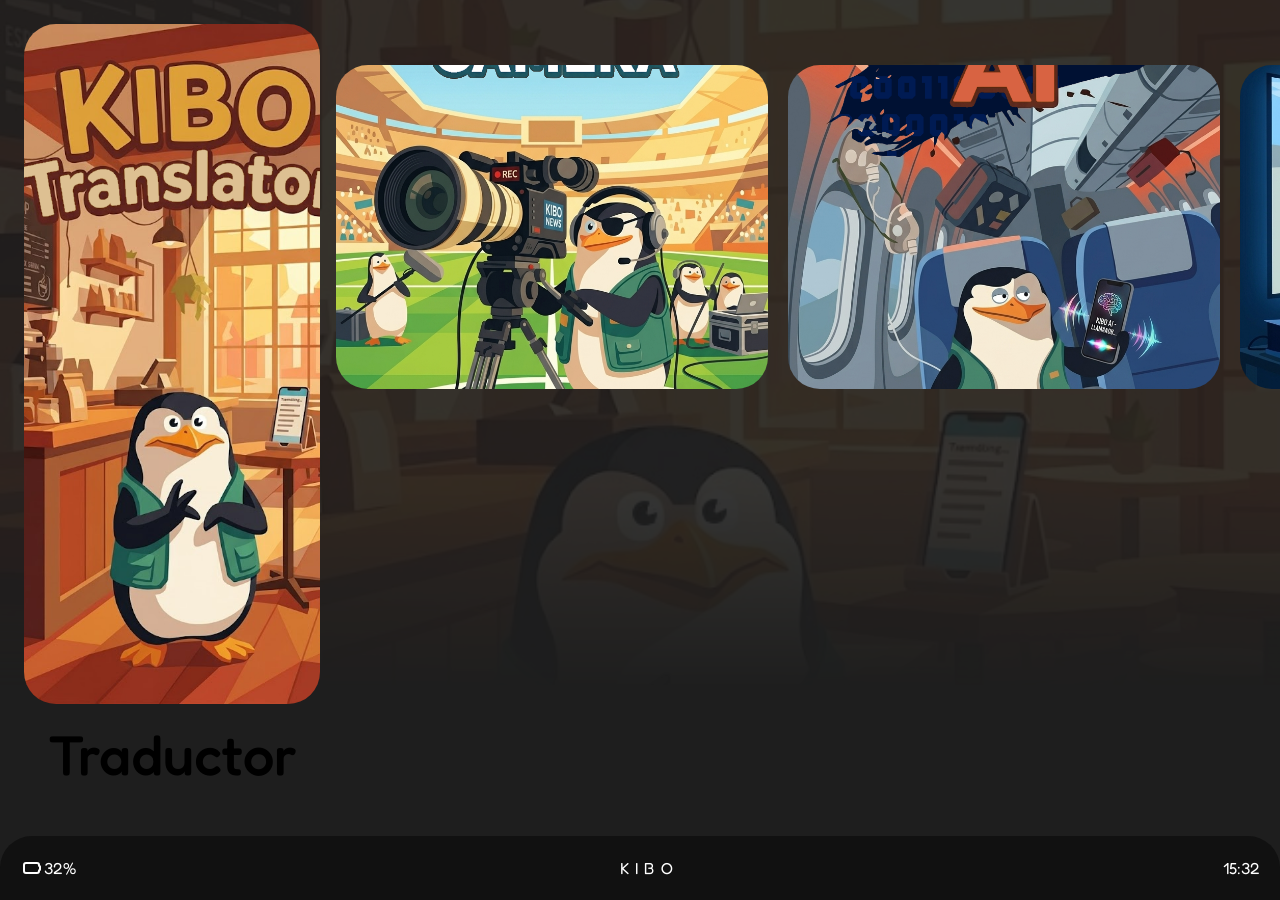
==== pages/home/home.html @ 8bd7c4b8 "first commit" ====
<!DOCTYPE html>
<html lang="es">

<head>
  <meta charset="UTF-8">
  <meta name="viewport" content="width=device-width, initial-scale=1.0">
  <title>Document</title>
  <link rel="stylesheet" href="../../shared/css/global.css">
  <link rel="stylesheet" href="home.css">
  <script src="../../shared/js/inputController.js" type="module"></script>
  <script src="../../shared/components/sliderbar.js" type="module"></script>
  <script src="js/appSelector.js" type="module" defer></script>
  <script src="js/footerOptions.js" type="module" defer></script>
</head>

<body>
  <header>
    <div class="bg-layer layer-a"></div>
    <div class="bg-layer layer-b"></div>
  </header>

  <main>
    <aside class="left-panel">
      <div class="selected-img">
        <div class="bg-layer layer-a"></div>
        <div class="bg-layer layer-b"></div>
      </div>
      <strong>App name</strong>
    </aside>

    <section class="app-selector">
      <div class="group"></div>
    </section>

    <section class="bottom-panel"></section>
  </main>

  <footer>
    <ul>
      <li>
        <img src="assets/battery.svg" alt="battery level">
        <strong>32%</strong>
      </li>
      <li class="uppercase-text"><strong>KIBO</strong></li>
      <li><strong>15:32</strong></li>
    </ul>

    <ul class="settings-options" hidden>
      <li class="settings-option">
        <img src="assets/volume.svg" data-option="volume" active>
      </li>
      <li class="settings-option">
        <img src="assets/brightness.svg" data-option="brightness">
      </li>
      <li class="settings-option">
        <img src="assets/wifi.svg" data-option="wifi">
      </li>
      <li class="settings-option">
        <img src="assets/power.svg" data-option="power">
      </li>
    </ul>
  </footer>
</body>

</html>
---- shared/css/global.css ----
/* latin */
@font-face {
  font-family: "Fredoka";
  font-style: normal;
  font-weight: 300 700;
  font-stretch: 100%;
  font-display: swap;
  src: url(../fonts/Fredoka.woff2) format("woff2");
  unicode-range:
    U+0000-00FF, U+0131, U+0152-0153, U+02BB-02BC, U+02C6, U+02DA, U+02DC,
    U+0304, U+0308, U+0329, U+2000-206F, U+20AC, U+2122, U+2191, U+2193, U+2212,
    U+2215, U+FEFF, U+FFFD;
}

/* latin */
@font-face {
  font-family: "Geist";
  font-style: italic;
  font-weight: 100 900;
  font-display: swap;
  src: url(../fonts/Geist.woff2) format("woff2");
  unicode-range:
    U+0000-00FF, U+0131, U+0152-0153, U+02BB-02BC, U+02C6, U+02DA, U+02DC,
    U+0304, U+0308, U+0329, U+2000-206F, U+20AC, U+2122, U+2191, U+2193, U+2212,
    U+2215, U+FEFF, U+FFFD;
}

/* latin */
@font-face {
  font-family: "Inter";
  font-style: italic;
  font-weight: 100 900;
  font-display: swap;
  src: url(../fonts/Inter.woff2) format("woff2");
  unicode-range:
    U+0000-00FF, U+0131, U+0152-0153, U+02BB-02BC, U+02C6, U+02DA, U+02DC,
    U+0304, U+0308, U+0329, U+2000-206F, U+20AC, U+2122, U+2191, U+2193, U+2212,
    U+2215, U+FEFF, U+FFFD;
}

:root {
  --font-fallback:
    system-ui, -apple-system, blinkmacsystemfont, "Segoe UI", "Noto Sans",
    helvetica, arial, sans-serif, "Apple Color Emoji", "Segoe UI Emoji";

  /* ---- Neutros (fondos, superficies, bordes, texto) ---- */
  --color-bg: #1E1E1E; /* fondo general de la app */
  --color-text: #FFFFFF; /* texto general */ 
  --color-h1: rgba(255, 255, 255, 0.6); /* títulos grandes */
  --color-h2: rgba(255, 255, 255, 0.4); /* títulos grandes */

  --color-border: #444444; /* líneas y bordes */
  --color-highlight: #383838; /* color de acento y resaltado */

  --color-disabled: rgba(0, 0, 0, 0.2); /* texto y elementos deshabilitados */
  --color-disabled-bg: rgba(0, 0, 0, 0.05); /* fondo de elementos deshabilitados */
  --color-enabled: rgba(255, 255, 255, 0.8); /* texto y elementos habilitados */
  
  /* ---- Overlays ---- */
  --overlay-first: #2C2C2C;
  --overlay-first-selected: #383838;

  /* ---- Tipografía ---- */
  --font-body: "Fredoka", sans-serif; /* texto general */
  --font-heading: "Fredoka", sans-serif; /* títulos grandes */
  --font-ui: "Fredoka", sans-serif; /* footer, labels, popups */
  --font-size-sm: 0.75rem; /* 12px */
  --font-size-md: 0.875rem; /* 14px */
  --font-size-lg: 1rem; /* 16px */
  --font-size-xl: 1.125rem; /* 18px */
  --font-size-xxl: 1.5rem; /* 24px */
  --font-size-xxxl: 2rem; /* 32px */

  /* ---- Radios ---- */
  --radius-sm: 0.5rem;
  --radius-md: 1rem;
  --radius-lg: 1.5rem;
  --radius-xl: 2rem;
  --radius-pill: 999px;

  /* ---- Espaciado ---- */
  --space-xs: 0.5rem;
  --space-sm: 1rem;
  --space-md: 1.5rem;
  --space-lg: 2rem;

  /* ---- Transiciones ---- */
  --ease-panel: cubic-bezier(
    0.22,
    0.8,
    0.25,
    1
  ); /* paneles que se abren/cierran */
  --ease-slide: cubic-bezier(
    0.22,
    1,
    0.36,
    1
  ); /* deslizamientos (carrusel, escalas) */
  --duration-fast: 0.15s;
  --duration-base: 0.35s;
  --duration-panel: 0.7s;
  --duration-carousel: 500ms;

  /* ---- Capas ---- */
  --z-popup: 100;

  /* Disable text selection */
  -webkit-user-select: none; /* Safari */
  -moz-user-select: none; /* Firefox */
  -ms-user-select: none; /* Internet Explorer/Edge */
  user-select: none; /* Standard syntax */
}
html,
body {
  margin: 0;
  width: 100%;
  display: flex;
  flex-direction: column;
  min-height: 100vh;
  overflow-x: hidden;
  overflow-y: hidden;
  /* Disable overscroll behavior */
  overscroll-behavior: none;
  overscroll-behavior-y: none;

  background-color: var(--color-bg);
}

p, span, h1, h2, h3, h4, h5, h6 {
  margin: 0;
  padding: 0;
  font-family: var(--font-body);
  color: var(--color-text);
}

h1 {
  color: var(--color-h1);
  font-size: var(--font-size-xxl);
  letter-spacing: 0.1rem;
}

h2 {
  color: var(--color-h2);
  font-size: var(--font-size-xl);
  letter-spacing: 0.1rem;
  font-weight: 500;
  margin-bottom: 0.5rem;
  margin-left: 0.5rem;
}

/* Firefox */
* {
  /* Hide scrollbar for IE, Edge and Firefox */
  -ms-overflow-style: none;
  /* IE and Edge */
  scrollbar-width: none;
  /* Firefox */
}

html {
  font-weight: 500;
  font-family: "Fredoka", var(--font-fallback);
  text-transform: none;
  -webkit-font-smoothing: antialiased;
  -moz-osx-font-smoothing: grayscale;
}

.uppercase-text {
  text-transform: uppercase;
  text-rendering: optimizeLegibility;
  letter-spacing: 0.4rem;
}

.popup {
  border: none;
  border-radius: var(--radius-xl);
  padding: 24px;
  width: min(1100px, 85vw);
  height: min(80vh, 900px);

  margin: 0;
  position: fixed;

  top: 50%;
  left: 50%;

  transform: translate(-50%, -50%);
  background-color: var(--overlay-first);
  font-family: var(--font-ui);
  overflow-y: hidden;

  z-index: var(--z-popup);
}

.dialog-header {
  display: flex;
  justify-content: space-between;
  align-items: center;

  h2 {
    font-size: 1em;
    color: rgb(97, 97, 97);
  }
}

.close-dialog {
  background: none;
  border: none;
  width: 40px;
  height: 40px;
  display: flex;
  justify-content: center;
  align-items: center;
  cursor: pointer;
  color: rgb(97, 97, 97);
}

.close-dialog:hover {
  background-color: #ff5f5f;
  border-radius: 50%;

  color: #f0f0f0;
  transition:
    background-color 0.2s ease,
    color 0.2s ease;
}

dialog::backdrop {
  background: rgba(0, 0, 0, 0.25);
  backdrop-filter: blur(2px);
}

/* Show dialog when it has the native `open` attribute */
dialog[open] {
  display: flex;
}
---- pages/home/home.css ----
/* Habilita las View Transitions entre documentos (home <-> movement) */
@view-transition {
  navigation: auto;
}

body {
  background-color: var(--color-bg-inverted);
}

/* Transición por defecto: fade suave para el resto de la página */
::view-transition-old(root),
::view-transition-new(root) {
  animation-duration: var(--duration-panel, 320ms);
  animation-timing-function: var(--ease-panel, cubic-bezier(0.22, 1, 0.36, 1));
}

/* Elemento "hero" compartido: la imagen/preview grande de la app
   seleccionada en home hace morph hacia el viewport 3D de movement */
.selected-img {
  view-transition-name: app-hero;
}

/* Evita que layer-a/layer-b (usados para el crossfade interno) generen
   cada uno su propio view-transition-name duplicado */
.selected-img .bg-layer.visible {
  view-transition-name: none;
}

main {
  flex: 1;
  min-height: 0;
  display: grid;
  grid-template-columns: minmax(220px, 320px) 1fr;
  grid-template-rows: 1fr 1fr;
  grid-template-areas:
    "left     appselector"
    "left     bottom";
  box-sizing: border-box;
  padding-bottom: var(--footer-bar-height, 0px);
}

header {
  height: 77dvh;
  width: 100%;
  z-index: -1;
  position: absolute;
  overflow: hidden;
  opacity: 0.1;
  -webkit-mask-image: linear-gradient(to bottom, black 70%, transparent 100%);
  mask-image: linear-gradient(to bottom, black 70%, transparent 100%);
}
/* --- Capas de crossfade (compartidas por header y selected-img) --- */
.bg-layer {
  position: absolute;
  inset: 0;
  background-size: cover;
  background-position: center;
  opacity: 0;
  transition:
    opacity var(--duration-base) var(--ease-panel),
    transform 1.1s cubic-bezier(0.22, 1, 0.36, 1);
  z-index: 1;
}

.bg-layer.visible {
  opacity: 1;
}

.bg-layer.leaving {
  opacity: 0;
}

.left-panel {
  grid-area: left;
  min-width: 0;
  min-height: 0;
  margin-left: var(--space-md);
  margin-bottom: var(--space-md);
  margin-top: var(--space-md);
  padding: 0;
  overflow: hidden;

  /* Imagen grande arriba, franja fija abajo reservada para el título */
  display: flex;
  flex-direction: column;
  box-sizing: border-box;
}

.selected-img {
  position: relative;
  flex: 1 1 auto;
  min-height: 0;
  margin: 0;
  width: 100%;
  padding: 0;
  box-sizing: border-box;
  border-radius: var(--radius-xl);
  overflow: hidden;
}

.left-panel strong {
  flex: 0 0 auto;
  padding: var(--space-sm) var(--space-md) var(--space-md);
  font-weight: 500;
  font-size: 3.5rem;
  color: var(--color-text-inverted);
  text-align: center;
}

.app-selector {
  grid-area: appselector;
  min-width: 0;
  min-height: 0;
  display: flex;
  flex-direction: column;
  /* Clave: contiene el carrusel (que se duplica y anima con translateX)
     para que no se desborde por encima del resto del layout. */
  overflow: hidden;
  justify-content: center;
}

.bottom-panel {
  margin-left: var(--space-md);
  margin-right: var(--space-md);
  margin-bottom: var(--space-md);
  grid-area: bottom;
  min-width: 0;
  min-height: 0;
  border-radius: var(--radius-xl);
}

.card {
  /* El alto lo define el contenedor (.group); el ancho se calcula
     manteniendo siempre 4:3, sin importar el tamaño de pantalla */
  position: relative;
  flex: 0 0 auto;
  height: 90%;
  aspect-ratio: 4 / 3;
  width: auto;
  box-sizing: border-box;
  border-radius: var(--radius-xl);
  overflow: hidden;
}

.card img {
  /* La imagen ocupa el 100% de la card, de fondo */
  position: absolute;
  inset: 0;
  width: 100%;
  height: 100%;
  object-fit: cover;
}

.app-selector .group {
  display: flex;
  align-items: stretch;
  gap: 20px;
  padding: 0 var(--space-sm);
  height: min(100%, 40vh);
  will-change: transform;
  align-items: flex-end;
}

footer {
  /* Sacamos el footer del flujo del body por completo: así, sin importar
     cuánto "mida" (barra + settings-options), nunca afecta el tamaño
     de `main` (cero reflow del resto del layout). */
  position: fixed;
  left: 0;
  right: 0;
  bottom: 0;
  z-index: var(--z-popup);

  background-color: #111;
  border-top-left-radius: var(--radius-xl);
  border-top-right-radius: var(--radius-xl);
  padding: 20px;

  /* Estado colapsado: el footer completo (barra + settings-options)
     queda desplazado hacia abajo exactamente la altura de settings-options,
     mostrando solo la barra superior (batería/KIBO/reloj). */
  transform: translateY(var(--settings-options-height, 0px));
  transition: transform var(--duration-panel) var(--ease-panel);
  will-change: transform;
}

/* Al presionar UP: el footer completo sube y deja ver settings-options
   por debajo de la barra. Al presionar DOWN: vuelve a bajar. */
body.footer-expanded footer {
  transform: translateY(0);
}

ul {
  list-style: none;
  padding: 0;
  margin: 0;

  display: flex;
  flex-direction: row;
  justify-content: space-between;
  align-items: center;
}

li {
  display: flex;
  flex-direction: row;
  align-items: center;
  justify-content: center;
}
li strong {
  font-weight: 400;
  color: var(--color-text);
}

.settings-options {
  padding: 50px;
}

.settings-option img {
  filter: invert(100%) opacity(0.4);
  width: 64px;
  height: 64px;
  transition:
    transform 0.3s ease,
    filter 0.3s ease,
    opacity 0.3s ease;
  transform: scale(1);
  object-fit: contain;
}

.settings-option img[active] {
  filter: invert(100%) opacity(1);
  transform: scale(1.5);
}

rangeslider {
  width: 100%;
}
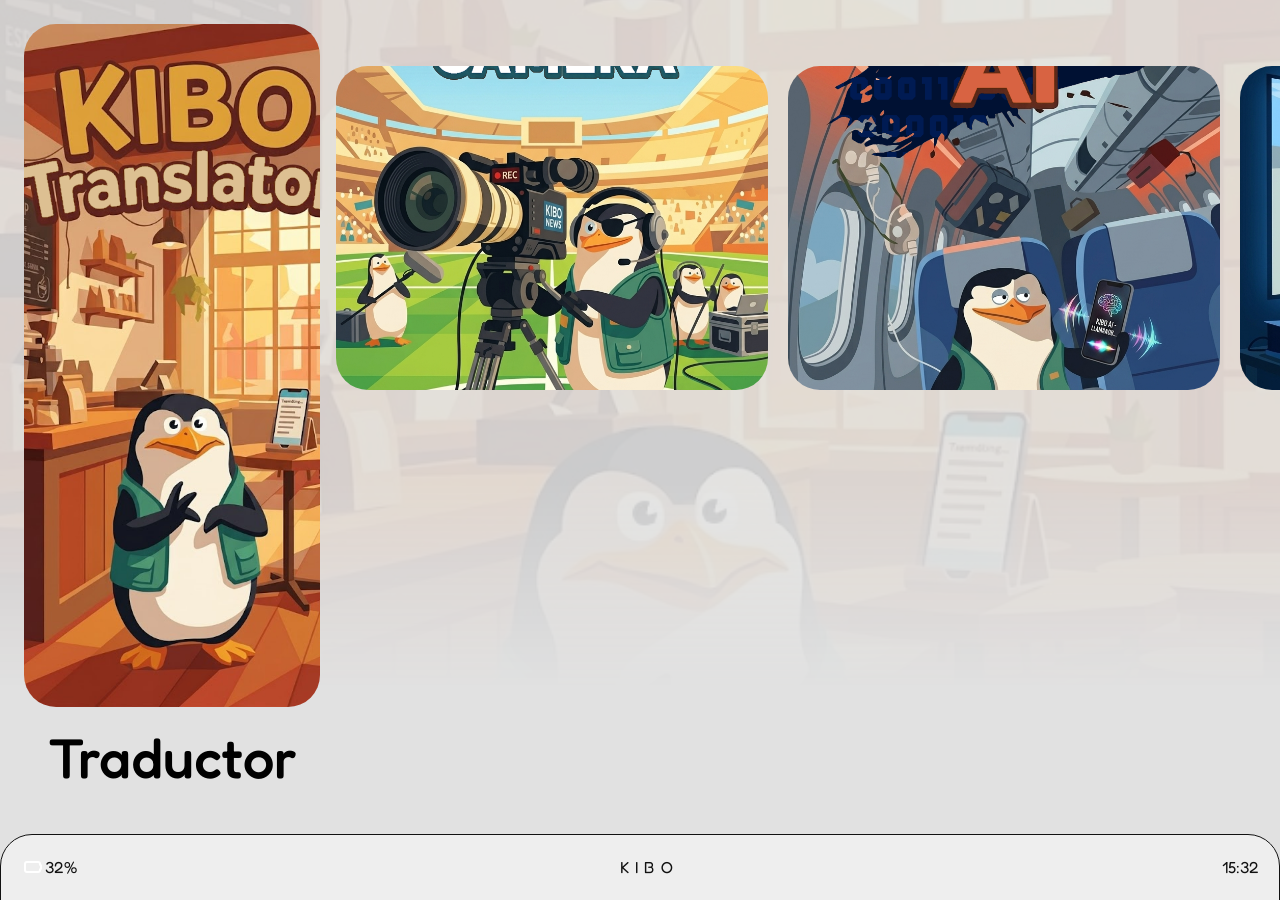
==== commit 520e248d: "cambiazo" ====
--- a/pages/home/home.html
+++ b/pages/home/home.html
@@ -4,7 +4,7 @@
 <head>
   <meta charset="UTF-8">
   <meta name="viewport" content="width=device-width, initial-scale=1.0">
-  <title>Document</title>
+  <title>Kibo - Home</title>
   <link rel="stylesheet" href="../../shared/css/global.css">
   <link rel="stylesheet" href="home.css">
   <script src="../../shared/js/inputController.js" type="module"></script>
--- a/shared/css/global.css
+++ b/shared/css/global.css
@@ -44,8 +44,8 @@
     helvetica, arial, sans-serif, "Apple Color Emoji", "Segoe UI Emoji";
 
   /* ---- Neutros (fondos, superficies, bordes, texto) ---- */
-  --color-bg: #1E1E1E; /* fondo general de la app */
-  --color-text: #FFFFFF; /* texto general */ 
+  --color-bg: #e1e1e1; /* fondo general de la app */
+  --color-text: #111; /* texto general */ 
   --color-h1: rgba(255, 255, 255, 0.6); /* títulos grandes */
   --color-h2: rgba(255, 255, 255, 0.4); /* títulos grandes */
 
--- a/pages/home/home.css
+++ b/pages/home/home.css
@@ -171,7 +171,8 @@
   bottom: 0;
   z-index: var(--z-popup);
 
-  background-color: #111;
+  background-color: #eee;
+  border: 1px solid #111;
   border-top-left-radius: var(--radius-xl);
   border-top-right-radius: var(--radius-xl);
   padding: 20px;
@@ -217,7 +218,6 @@
 }
 
 .settings-option img {
-  filter: invert(100%) opacity(0.4);
   width: 64px;
   height: 64px;
   transition:
@@ -226,11 +226,12 @@
     opacity 0.3s ease;
   transform: scale(1);
   object-fit: contain;
+  opacity: .95;
 }
 
 .settings-option img[active] {
-  filter: invert(100%) opacity(1);
   transform: scale(1.5);
+  opacity: 1;
 }
 
 rangeslider {
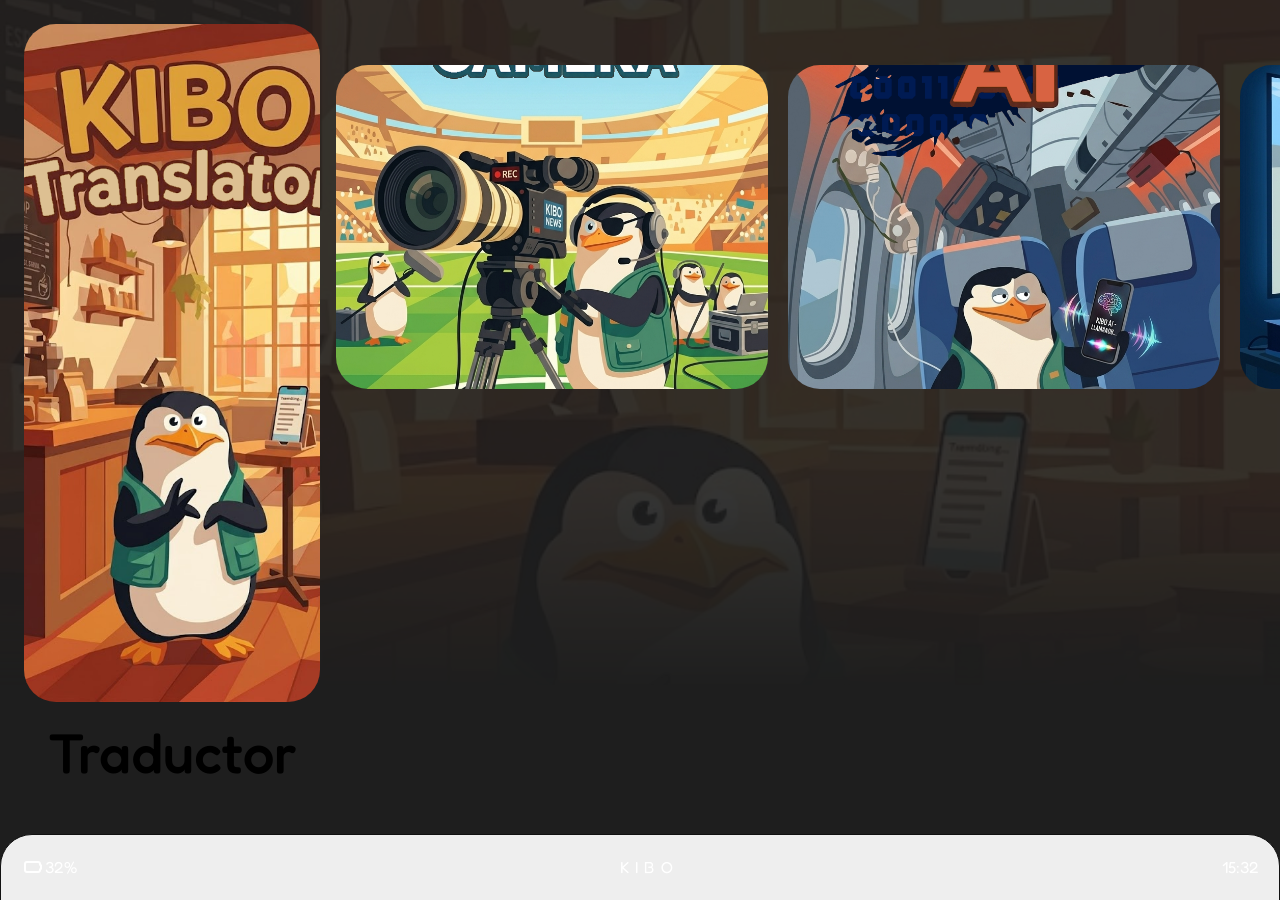
==== commit 2e04cd4c: "tu no mete cabra saramambiche" ====
--- a/pages/home/home.html
+++ b/pages/home/home.html
@@ -14,6 +14,8 @@
 </head>
 
 <body>
+
+
   <header>
     <div class="bg-layer layer-a"></div>
     <div class="bg-layer layer-b"></div>
--- a/shared/css/global.css
+++ b/shared/css/global.css
@@ -44,8 +44,8 @@
     helvetica, arial, sans-serif, "Apple Color Emoji", "Segoe UI Emoji";
 
   /* ---- Neutros (fondos, superficies, bordes, texto) ---- */
-  --color-bg: #e1e1e1; /* fondo general de la app */
-  --color-text: #111; /* texto general */ 
+  --color-bg: #1E1E1E; /* fondo general de la app */
+  --color-text: #FFFFFF; /* texto general */ 
   --color-h1: rgba(255, 255, 255, 0.6); /* títulos grandes */
   --color-h2: rgba(255, 255, 255, 0.4); /* títulos grandes */
 
@@ -98,6 +98,7 @@
     1
   ); /* deslizamientos (carrusel, escalas) */
   --duration-fast: 0.15s;
+  --duration-medium: 0.2s;
   --duration-base: 0.35s;
   --duration-panel: 0.7s;
   --duration-carousel: 500ms;
@@ -177,7 +178,7 @@
   border-radius: var(--radius-xl);
   padding: 24px;
   width: min(1100px, 85vw);
-  height: min(80vh, 900px);
+  height: min(85vh, 900px);
 
   margin: 0;
   position: fixed;
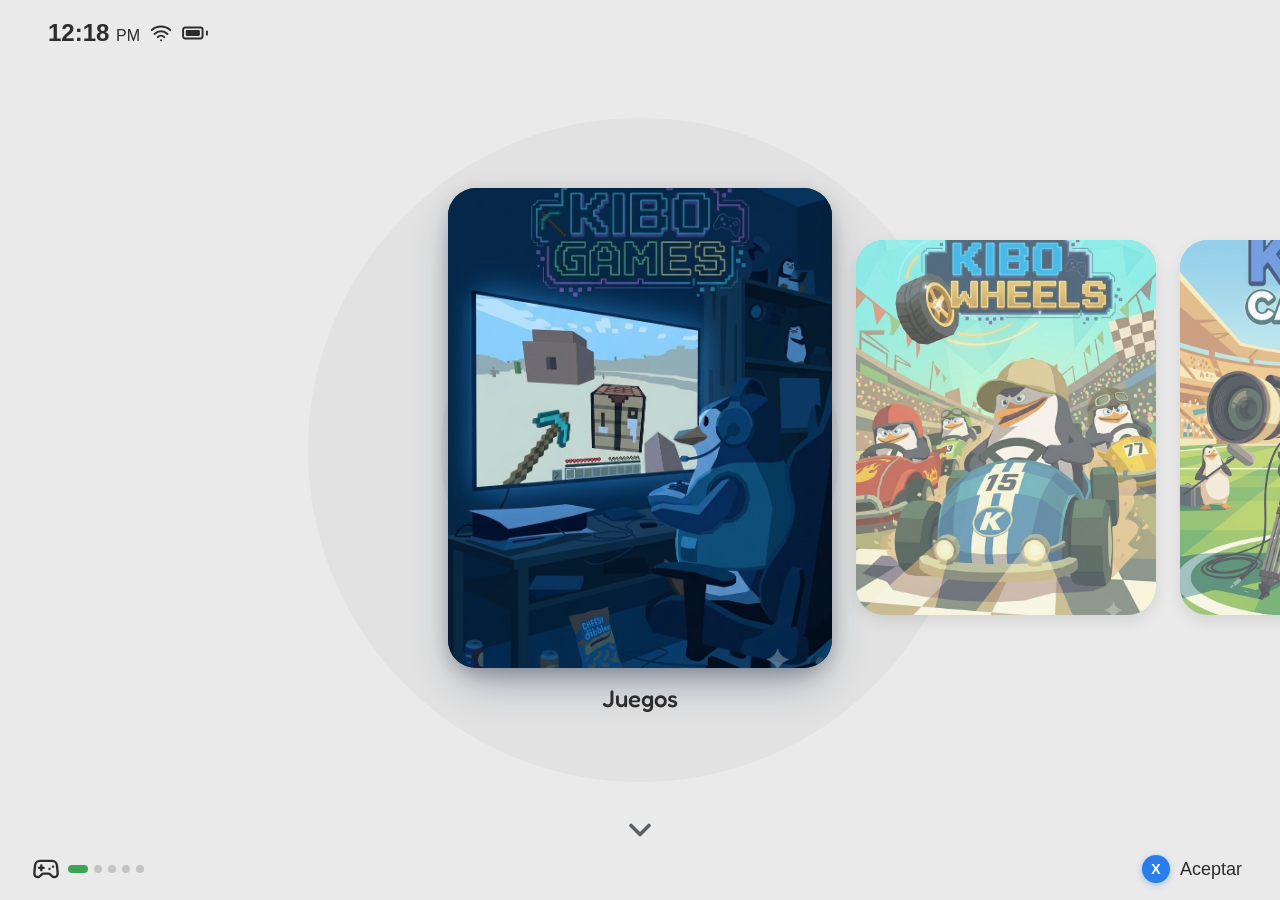
==== commit 82a46983: "yo controlo" ====
--- a/pages/home/home.html
+++ b/pages/home/home.html
@@ -1,67 +1,82 @@
 <!DOCTYPE html>
 <html lang="es">
+<head>
+<meta charset="UTF-8" />
+<meta name="viewport" content="width=device-width, initial-scale=1.0" />
+<title>Console Home</title>
 
-<head>
-  <meta charset="UTF-8">
-  <meta name="viewport" content="width=device-width, initial-scale=1.0">
-  <title>Kibo - Home</title>
-  <link rel="stylesheet" href="../../shared/css/global.css">
-  <link rel="stylesheet" href="home.css">
-  <script src="../../shared/js/inputController.js" type="module"></script>
-  <script src="../../shared/components/sliderbar.js" type="module"></script>
-  <script src="js/appSelector.js" type="module" defer></script>
-  <script src="js/footerOptions.js" type="module" defer></script>
+<!-- Fuentes: Fredoka (títulos de apps) + fallback tipo Geist para el resto -->
+<link rel="preconnect" href="https://fonts.googleapis.com" />
+<link rel="preconnect" href="https://fonts.gstatic.com" crossorigin />
+<link href="https://fonts.googleapis.com/css2?family=Fredoka:wght@400;500;600;700&display=swap" rel="stylesheet" />
+
+<link rel="stylesheet" href="home.css" />
 </head>
-
 <body>
 
+<main class="console" id="console">
 
-  <header>
-    <div class="bg-layer layer-a"></div>
-    <div class="bg-layer layer-b"></div>
+  <!-- Marca de agua central -->
+  <div class="watermark" aria-hidden="true">
+    <!-- Reemplazar por tu logo real, ej: <img src="logo.svg" alt=""> -->
+    <svg viewBox="0 0 200 200" class="watermark-svg">
+      <circle cx="100" cy="100" r="90" fill="currentColor" opacity="0.5"/>
+      <circle cx="100" cy="100" r="50" fill="none" stroke="currentColor" stroke-width="8"/>
+    </svg>
+  </div>
+
+  <!-- Barra superior -->
+  <header class="topbar">
+    <div class="status">
+      <span class="time">12:18 <span class="ampm">PM</span></span>
+      <span class="icon icon-wifi">
+        <svg viewBox="0 0 24 24" fill="none" stroke="currentColor" stroke-width="2.2" stroke-linecap="round" stroke-linejoin="round"><path d="M5 13a10 10 0 0 1 14 0"/><path d="M8.5 16.5a5 5 0 0 1 7 0"/><path d="M2 8.82a15 15 0 0 1 20 0"/><line x1="12" y1="20" x2="12.01" y2="20"/></svg>
+      </span>
+      <span class="icon icon-battery">
+        <svg viewBox="0 0 24 24" fill="none" stroke="currentColor" stroke-width="1.8" stroke-linecap="round" stroke-linejoin="round"><rect x="1" y="7" width="18" height="10" rx="2"/><line x1="23" y1="10.5" x2="23" y2="13.5"/><rect x="3.5" y="9.3" width="13" height="5.4" fill="currentColor" stroke="none" rx="1"/></svg>
+      </span>
+    </div>
   </header>
 
-  <main>
-    <aside class="left-panel">
-      <div class="selected-img">
-        <div class="bg-layer layer-a"></div>
-        <div class="bg-layer layer-b"></div>
-      </div>
-      <strong>App name</strong>
-    </aside>
+  <!-- Flecha arriba (solo visible en modo sistema) -->
+  <div class="arrow-row">
+    <button id="btnUp" class="arrow-btn" aria-label="Volver a las aplicaciones" hidden>
+      <svg class="arrow-bounce" viewBox="0 0 24 24" fill="none" stroke="currentColor" stroke-width="2.4" stroke-linecap="round" stroke-linejoin="round"><path d="m18 15-6-6-6 6"/></svg>
+    </button>
+  </div>
 
-    <section class="app-selector">
-      <div class="group"></div>
-    </section>
+  <!-- Slider -->
+  <section class="slider-wrap">
+    <div id="scrollContainer" class="scroll-container scrollbar-hide">
+      <div class="spacer" aria-hidden="true"></div>
+      <div id="itemsTrack" class="items-track"></div>
+      <div class="spacer" aria-hidden="true"></div>
+    </div>
+  </section>
 
-    <section class="bottom-panel"></section>
-  </main>
+  <!-- Flecha abajo (solo visible en modo apps) -->
+  <div class="arrow-row">
+    <button id="btnDown" class="arrow-btn" aria-label="Abrir opciones del sistema">
+      <svg class="arrow-bounce" viewBox="0 0 24 24" fill="none" stroke="currentColor" stroke-width="2.4" stroke-linecap="round" stroke-linejoin="round"><path d="m6 9 6 6 6-6"/></svg>
+    </button>
+  </div>
 
-  <footer>
-    <ul>
-      <li>
-        <img src="assets/battery.svg" alt="battery level">
-        <strong>32%</strong>
-      </li>
-      <li class="uppercase-text"><strong>KIBO</strong></li>
-      <li><strong>15:32</strong></li>
-    </ul>
+  <!-- Footer -->
+  <footer class="footer">
+    <div class="footer-left">
+      <span class="icon icon-gamepad">
+        <svg viewBox="0 0 24 24" fill="none" stroke="currentColor" stroke-width="2" stroke-linecap="round" stroke-linejoin="round"><line x1="6" y1="11" x2="10" y2="11"/><line x1="8" y1="9" x2="8" y2="13"/><line x1="15" y1="12" x2="15.01" y2="12"/><line x1="18" y1="10" x2="18.01" y2="10"/><path d="M17.32 5H6.68a4 4 0 0 0-3.978 3.59c-.006.052-.01.101-.017.152C2.604 9.416 2 14.456 2 16a3 3 0 0 0 3 3c1 0 1.5-.5 2-1l1.414-1.414A2 2 0 0 1 9.828 16h4.344a2 2 0 0 1 1.414.586L17 18c.5.5 1 1 2 1a3 3 0 0 0 3-3c0-1.545-.604-6.584-.685-7.258-.007-.05-.011-.1-.017-.151A4 4 0 0 0 17.32 5z"/></svg>
+      </span>
+      <span id="dots" class="dots"></span>
+    </div>
+    <button id="btnAccept" class="accept-btn">
+      <span class="accept-x">X</span>
+      <span class="accept-label">Aceptar</span>
+    </button>
+  </footer>
 
-    <ul class="settings-options" hidden>
-      <li class="settings-option">
-        <img src="assets/volume.svg" data-option="volume" active>
-      </li>
-      <li class="settings-option">
-        <img src="assets/brightness.svg" data-option="brightness">
-      </li>
-      <li class="settings-option">
-        <img src="assets/wifi.svg" data-option="wifi">
-      </li>
-      <li class="settings-option">
-        <img src="assets/power.svg" data-option="power">
-      </li>
-    </ul>
-  </footer>
+</main>
+
+<script src="./js/script.js"></script>
 </body>
-
-</html>+</html>
--- a/pages/home/home.css
+++ b/pages/home/home.css
@@ -1,149 +1,209 @@
-/* Habilita las View Transitions entre documentos (home <-> movement) */
-@view-transition {
-  navigation: auto;
+/* ===== Reset básico ===== */
+* {
+  box-sizing: border-box;
+}
+
+html, body {
+  height: 100%;
+  margin: 0;
+  padding: 0;
+  background: #ebebeb;
 }
 
 body {
-  background-color: var(--color-bg-inverted);
-}
-
-/* Transición por defecto: fade suave para el resto de la página */
-::view-transition-old(root),
-::view-transition-new(root) {
-  animation-duration: var(--duration-panel, 320ms);
-  animation-timing-function: var(--ease-panel, cubic-bezier(0.22, 1, 0.36, 1));
-}
-
-/* Elemento "hero" compartido: la imagen/preview grande de la app
-   seleccionada en home hace morph hacia el viewport 3D de movement */
-.selected-img {
-  view-transition-name: app-hero;
-}
-
-/* Evita que layer-a/layer-b (usados para el crossfade interno) generen
-   cada uno su propio view-transition-name duplicado */
-.selected-img .bg-layer.visible {
-  view-transition-name: none;
-}
-
-main {
-  flex: 1;
-  min-height: 0;
-  display: grid;
-  grid-template-columns: minmax(220px, 320px) 1fr;
-  grid-template-rows: 1fr 1fr;
-  grid-template-areas:
-    "left     appselector"
-    "left     bottom";
-  box-sizing: border-box;
-  padding-bottom: var(--footer-bar-height, 0px);
-}
-
-header {
-  height: 77dvh;
-  width: 100%;
-  z-index: -1;
-  position: absolute;
+  font-family: -apple-system, BlinkMacSystemFont, "Segoe UI", Roboto, "Helvetica Neue", Arial, sans-serif;
+  -webkit-font-smoothing: antialiased;
+}
+
+button {
+  font: inherit;
+  color: inherit;
+  background: none;
+  border: none;
+  cursor: pointer;
+}
+
+img, svg {
+  display: block;
+}
+
+/* ===== Contenedor principal ===== */
+.console {
+  position: relative;
+  display: flex;
+  height: 100dvh;
+  flex-direction: column;
   overflow: hidden;
-  opacity: 0.1;
-  -webkit-mask-image: linear-gradient(to bottom, black 70%, transparent 100%);
-  mask-image: linear-gradient(to bottom, black 70%, transparent 100%);
-}
-/* --- Capas de crossfade (compartidas por header y selected-img) --- */
-.bg-layer {
+  -webkit-user-select: none;
+  user-select: none;
+  background-color: #eaeaea;
+}
+
+/* ===== Marca de agua ===== */
+.watermark {
+  pointer-events: none;
   position: absolute;
   inset: 0;
-  background-size: cover;
-  background-position: center;
-  opacity: 0;
-  transition:
-    opacity var(--duration-base) var(--ease-panel),
-    transform 1.1s cubic-bezier(0.22, 1, 0.36, 1);
-  z-index: 1;
-}
-
-.bg-layer.visible {
-  opacity: 1;
-}
-
-.bg-layer.leaving {
-  opacity: 0;
-}
-
-.left-panel {
-  grid-area: left;
-  min-width: 0;
-  min-height: 0;
-  margin-left: var(--space-md);
-  margin-bottom: var(--space-md);
-  margin-top: var(--space-md);
-  padding: 0;
+  display: flex;
+  align-items: center;
+  justify-content: center;
+  color: #444;
+}
+
+.watermark-svg {
+  height: 82%;
+  width: auto;
+  opacity: 0.08;
+  filter: grayscale(1) brightness(0.6);
+}
+
+/* ===== Barra superior ===== */
+.topbar {
+  position: relative;
+  display: flex;
+  flex-shrink: 0;
+  align-items: center;
+  padding: 20px 32px 0;
+}
+
+@media (min-width: 640px) {
+  .topbar { padding: 20px 48px 0; }
+  .footer { padding-left: 48px; padding-right: 48px; }
+}
+
+.status {
+  display: flex;
+  align-items: center;
+  gap: 10px;
+  color: #2c2c2c;
+}
+
+.time {
+  font-size: 24px;
+  font-weight: 600;
+  line-height: 1;
+  font-variant-numeric: tabular-nums;
+}
+
+.ampm {
+  font-size: 16px;
+  font-weight: 500;
+}
+
+.icon svg {
+  width: 22px;
+  height: 22px;
+}
+
+.icon-battery svg {
+  width: 26px;
+  height: 26px;
+}
+
+/* ===== Flechas arriba/abajo ===== */
+.arrow-row {
+  position: relative;
+  display: flex;
+  height: 48px;
+  flex-shrink: 0;
+  align-items: center;
+  justify-content: center;
+}
+
+.arrow-btn {
+  border-radius: 999px;
+  padding: 6px;
+  color: #5a6066;
+  transition: color 0.2s ease;
+}
+
+.arrow-btn:hover {
+  color: #2c2c2c;
+}
+
+.arrow-btn svg {
+  width: 36px;
+  height: 36px;
+}
+
+@keyframes arrow-bounce {
+  0%, 100% { transform: translateY(0); opacity: 0.45; }
+  50% { transform: translateY(9px); opacity: 1; }
+}
+
+.arrow-bounce {
+  animation: arrow-bounce 1.6s ease-in-out infinite;
+}
+
+/* ===== Slider ===== */
+.slider-wrap {
+  display: flex;
+  flex: 1 1 auto;
+  align-items: center;
   overflow: hidden;
-
-  /* Imagen grande arriba, franja fija abajo reservada para el título */
-  display: flex;
+}
+
+.scroll-container {
+  display: flex;
+  width: 100%;
+  align-items: center;
+  gap: 24px;
+  overflow-x: auto;
+  padding: 16px 0;
+  scroll-behavior: smooth;
+}
+
+.scrollbar-hide {
+  -ms-overflow-style: none;
+  scrollbar-width: none;
+}
+.scrollbar-hide::-webkit-scrollbar {
+  display: none;
+}
+
+.spacer {
+  flex-shrink: 0;
+  width: 50vw;
+}
+
+.items-track {
+  display: flex;
+  align-items: center;
+  gap: 24px;
+}
+
+.item {
+  display: flex;
+  flex-shrink: 0;
   flex-direction: column;
-  box-sizing: border-box;
-}
-
-.selected-img {
-  position: relative;
-  flex: 1 1 auto;
-  min-height: 0;
-  margin: 0;
-  width: 100%;
-  padding: 0;
-  box-sizing: border-box;
-  border-radius: var(--radius-xl);
+  align-items: center;
+}
+
+.item-btn {
+  position: relative;
+  outline: none;
+  display: block;      /* nuevo */
+  padding: 0;           /* nuevo */
+  margin: 0;             /* nuevo */
+  border: 0;              /* nuevo */
+  line-height: 0;          /* nuevo */
+}
+
+.card {
+  position: relative;
+  display: flex;
+  aspect-ratio: 4 / 5;
+  align-items: center;
+  justify-content: center;
   overflow: hidden;
-}
-
-.left-panel strong {
-  flex: 0 0 auto;
-  padding: var(--space-sm) var(--space-md) var(--space-md);
-  font-weight: 500;
-  font-size: 3.5rem;
-  color: var(--color-text-inverted);
-  text-align: center;
-}
-
-.app-selector {
-  grid-area: appselector;
-  min-width: 0;
-  min-height: 0;
-  display: flex;
-  flex-direction: column;
-  /* Clave: contiene el carrusel (que se duplica y anima con translateX)
-     para que no se desborde por encima del resto del layout. */
-  overflow: hidden;
-  justify-content: center;
-}
-
-.bottom-panel {
-  margin-left: var(--space-md);
-  margin-right: var(--space-md);
-  margin-bottom: var(--space-md);
-  grid-area: bottom;
-  min-width: 0;
-  min-height: 0;
-  border-radius: var(--radius-xl);
-}
-
-.card {
-  /* El alto lo define el contenedor (.group); el ancho se calcula
-     manteniendo siempre 4:3, sin importar el tamaño de pantalla */
-  position: relative;
-  flex: 0 0 auto;
-  height: 90%;
-  aspect-ratio: 4 / 3;
-  width: auto;
-  box-sizing: border-box;
-  border-radius: var(--radius-xl);
-  overflow: hidden;
-}
-
-.card img {
-  /* La imagen ocupa el 100% de la card, de fondo */
+  border-radius: 28px;
+  color: #fff;
+  transition: width 0.3s ease-out, opacity 0.3s ease-out, box-shadow 0.3s ease-out;
+  will-change: width, box-shadow;
+  /* width, background-color, opacity, box-shadow se fijan por JS según el foco */
+}
+
+.card img.cover {
   position: absolute;
   inset: 0;
   width: 100%;
@@ -151,89 +211,96 @@
   object-fit: cover;
 }
 
-.app-selector .group {
-  display: flex;
-  align-items: stretch;
-  gap: 20px;
-  padding: 0 var(--space-sm);
-  height: min(100%, 40vh);
-  will-change: transform;
-  align-items: flex-end;
-}
-
-footer {
-  /* Sacamos el footer del flujo del body por completo: así, sin importar
-     cuánto "mida" (barra + settings-options), nunca afecta el tamaño
-     de `main` (cero reflow del resto del layout). */
-  position: fixed;
-  left: 0;
-  right: 0;
-  bottom: 0;
-  z-index: var(--z-popup);
-
-  background-color: #eee;
-  border: 1px solid #111;
-  border-top-left-radius: var(--radius-xl);
-  border-top-right-radius: var(--radius-xl);
-  padding: 20px;
-
-  /* Estado colapsado: el footer completo (barra + settings-options)
-     queda desplazado hacia abajo exactamente la altura de settings-options,
-     mostrando solo la barra superior (batería/KIBO/reloj). */
-  transform: translateY(var(--settings-options-height, 0px));
-  transition: transform var(--duration-panel) var(--ease-panel);
-  will-change: transform;
-}
-
-/* Al presionar UP: el footer completo sube y deja ver settings-options
-   por debajo de la barra. Al presionar DOWN: vuelve a bajar. */
-body.footer-expanded footer {
+.card .icon-inner {
+  width: 40%;
+  height: 40%;
+}
+
+.card .icon-inner svg {
+  width: 100%;
+  height: 100%;
+}
+
+.item-title {
+  margin-top: 16px;
+  font-family: "Fredoka", -apple-system, sans-serif;
+  font-size: 24px;
+  font-weight: 500;
+  color: #2c2c2c;
+  transition: opacity 0.3s ease-out, transform 0.3s ease-out;
+  opacity: 0;
+  transform: translateY(-6px);
+}
+
+.item.is-focused .item-title {
+  opacity: 1;
   transform: translateY(0);
 }
 
-ul {
-  list-style: none;
-  padding: 0;
-  margin: 0;
-
-  display: flex;
-  flex-direction: row;
+/* ===== Footer ===== */
+.footer {
+  position: relative;
+  display: flex;
+  flex-shrink: 0;
+  align-items: center;
   justify-content: space-between;
-  align-items: center;
-}
-
-li {
-  display: flex;
-  flex-direction: row;
+  padding: 0 32px 16px;
+}
+
+.footer-left {
+  display: flex;
+  align-items: center;
+  gap: 8px;
+  color: #2c2c2c;
+}
+
+.icon-gamepad svg {
+  width: 28px;
+  height: 28px;
+}
+
+.dots {
+  display: flex;
+  align-items: center;
+  gap: 6px;
+}
+
+.dot {
+  height: 8px;
+  border-radius: 999px;
+  width: 8px;
+  background-color: #c4c4c4;
+  transition: all 0.3s ease;
+}
+
+.dot.active {
+  width: 20px;
+  background-color: #3aa655;
+}
+
+.accept-btn {
+  display: flex;
+  align-items: center;
+  gap: 10px;
+  color: #2c2c2c;
+  outline: none;
+}
+
+.accept-x {
+  display: flex;
+  width: 28px;
+  height: 28px;
   align-items: center;
   justify-content: center;
-}
-li strong {
-  font-weight: 400;
-  color: var(--color-text);
-}
-
-.settings-options {
-  padding: 50px;
-}
-
-.settings-option img {
-  width: 64px;
-  height: 64px;
-  transition:
-    transform 0.3s ease,
-    filter 0.3s ease,
-    opacity 0.3s ease;
-  transform: scale(1);
-  object-fit: contain;
-  opacity: .95;
-}
-
-.settings-option img[active] {
-  transform: scale(1.5);
-  opacity: 1;
-}
-
-rangeslider {
-  width: 100%;
-}+  border-radius: 999px;
+  background-color: #2b7de9;
+  font-size: 14px;
+  font-weight: 700;
+  color: #fff;
+  box-shadow: 0 2px 6px rgba(43, 125, 233, 0.4);
+}
+
+.accept-label {
+  font-size: 18px;
+  font-weight: 500;
+}
